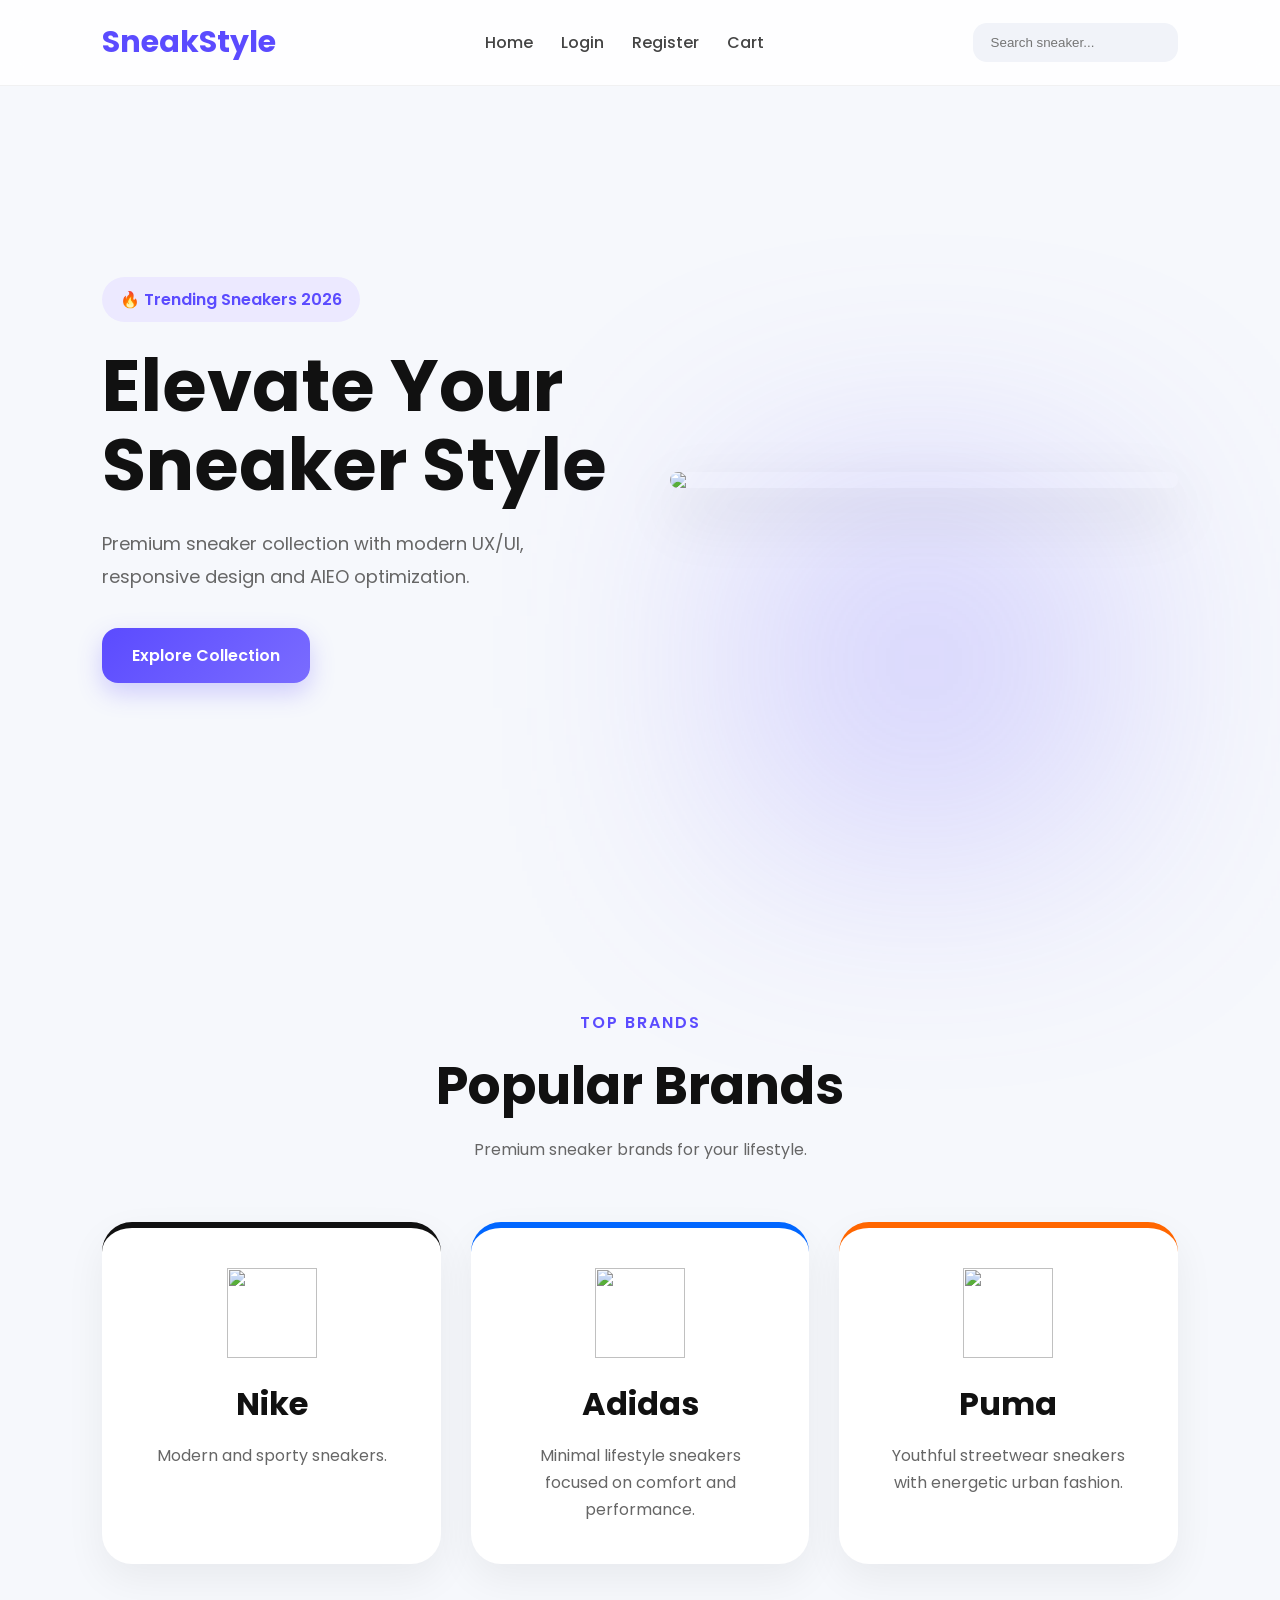
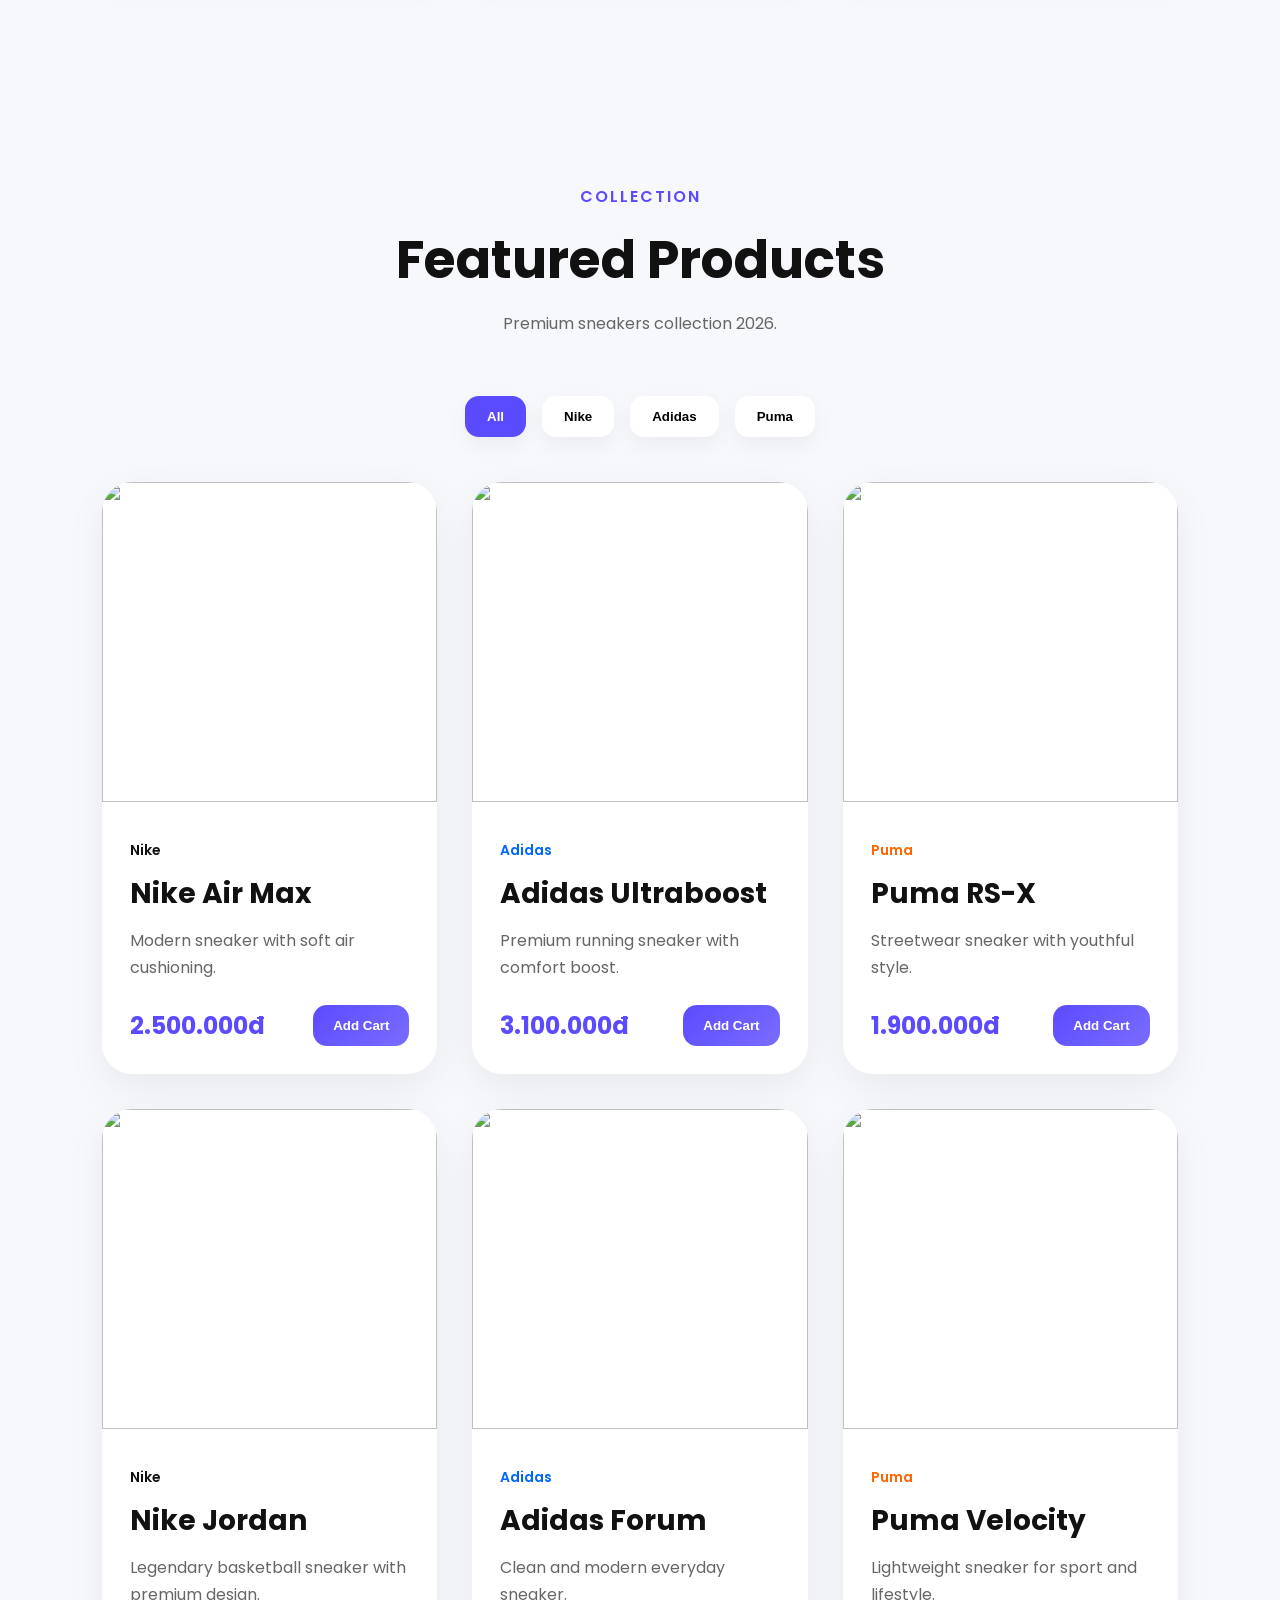
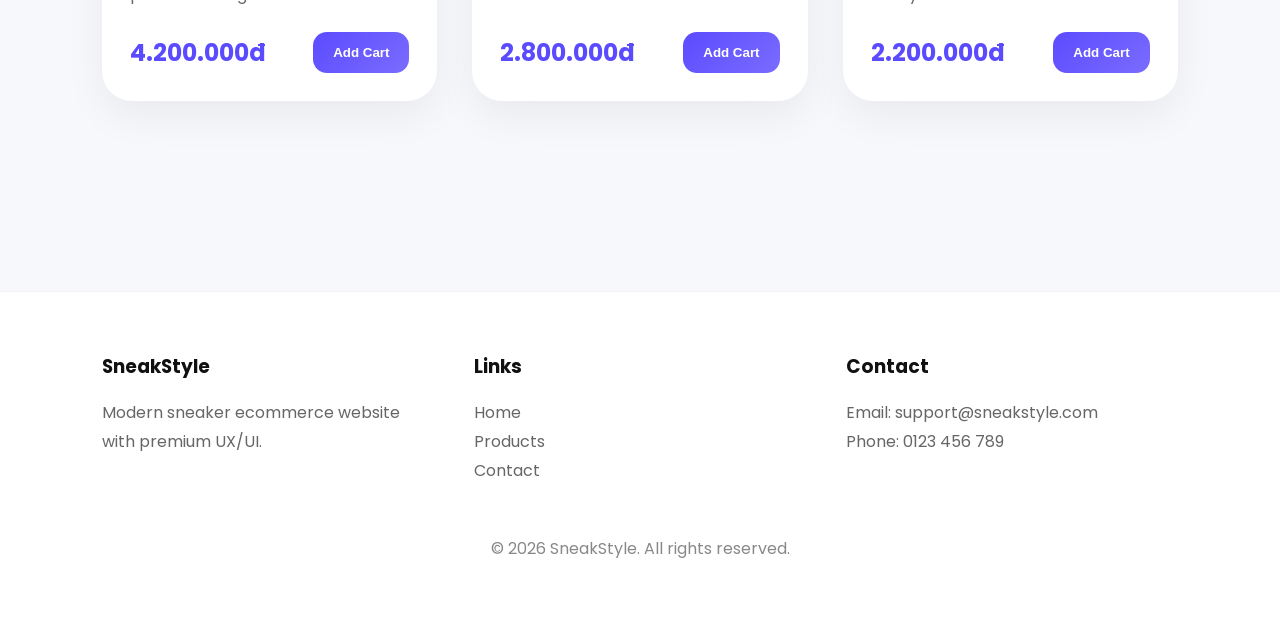
==== index.html @ 26b24b13 "first commit" ====
<!DOCTYPE html>
<html lang="vi">

<head>
  <meta charset="UTF-8">
  <meta name="viewport" content="width=device-width, initial-scale=1.0">

  <title>SneakStyle</title>

  <link rel="preconnect" href="https://fonts.googleapis.com">
  <link rel="preconnect" href="https://fonts.gstatic.com" crossorigin>

  <link
    href="https://fonts.googleapis.com/css2?family=Poppins:wght@300;400;500;600;700&display=swap"
    rel="stylesheet">

  <link rel="stylesheet" href="style.css">
</head>

<body>

  <!-- HEADER -->

  <header class="header">

    <div class="logo">SneakStyle</div>

    <nav class="navbar">

      <a href="index.html">Home</a>
      <a href="login.html">Login</a>
      <a href="register.html">Register</a>
      <a href="cart.html">Cart</a>

    </nav>

    <input type="text" class="search-box" placeholder="Search sneaker...">

  </header>

  <!-- HERO -->

  <section class="hero">

    <div class="hero-content">

      <span class="badge">
        🔥 Trending Sneakers 2026
      </span>

      <h1>
        Elevate Your <br>
        Sneaker Style
      </h1>

      <p>
        Premium sneaker collection with modern UX/UI,
        responsive design and AIEO optimization.
      </p>

      <a href="#products" class="primary-btn">
        Explore Collection
      </a>

    </div>

    <div class="hero-image">

      <div class="glow"></div>

      <img
        src="https://images.unsplash.com/photo-1542291026-7eec264c27ff?q=80&w=1200&auto=format&fit=crop">

    </div>

  </section>

  <!-- BRANDS -->

  <section class="brands-section">

    <div class="section-header">

      <span class="section-tag">TOP BRANDS</span>

      <h2>Popular Brands</h2>

      <p>
        Premium sneaker brands for your lifestyle.
      </p>

    </div>

    <div class="brands-grid">

      <!-- NIKE -->

      <div class="brand-card nike">

        <img
          src="https://cdn-icons-png.flaticon.com/512/732/732084.png">

        <h3>Nike</h3>

        <p>
          Modern and sporty sneakers.
        </p>

      </div>

      <!-- ADIDAS -->

  <div class="brand-card adidas">

    <div class="brand-top adidas-bg">

      <img
        src="https://upload.wikimedia.org/wikipedia/commons/2/20/Adidas_Logo.svg">

    </div>

    <div class="brand-content">

      <h3>Adidas</h3>

      <p>
        Minimal lifestyle sneakers focused on comfort and performance.
      </p>

    </div>

  </div>

  <!-- PUMA -->

  <div class="brand-card puma">

    <div class="brand-top puma-bg">

      <img
         src="https://cdn.freebiesupply.com/logos/large/2x/puma-logo-png-transparent.png">

    </div>

    <div class="brand-content">

      <h3>Puma</h3>

      <p>
        Youthful streetwear sneakers with energetic urban fashion.
      </p>

    </div>

  </div>

    </div>
  </section>

  <!-- PRODUCTS -->

  <section class="products-section" id="products">

    <div class="section-header">

      <span class="section-tag">COLLECTION</span>

      <h2>Featured Products</h2>

      <p>
        Premium sneakers collection 2026.
      </p>

    </div>

    <!-- FILTER -->

    <div class="filter-bar">

      <button class="filter-btn active">
        All
      </button>

      <button class="filter-btn">
        Nike
      </button>

      <button class="filter-btn">
        Adidas
      </button>

      <button class="filter-btn">
        Puma
      </button>

    </div>

    <!-- PRODUCT GRID -->

    <div class="products-grid">

      <!-- PRODUCT 1 -->

      <div class="product-card">

        <div class="product-image">

          <img
            src="https://images.unsplash.com/photo-1549298916-b41d501d3772?q=80&w=1200&auto=format&fit=crop">

        </div>

        <div class="product-info">

          <span class="product-brand nike-text">
            Nike
          </span>

          <h3>Nike Air Max</h3>

          <p class="product-desc">
            Modern sneaker with soft air cushioning.
          </p>

          <div class="product-bottom">

            <span class="price">
              2.500.000đ
            </span>

            <button>
              Add Cart
            </button>

          </div>

        </div>

      </div>

      <!-- PRODUCT 2 -->

      <div class="product-card">

        <div class="product-image">

          <img
            src="https://images.unsplash.com/photo-1600185365483-26d7a4cc7519?q=80&w=1200&auto=format&fit=crop">

        </div>

        <div class="product-info">

          <span class="product-brand adidas-text">
            Adidas
          </span>

          <h3>Adidas Ultraboost</h3>

          <p class="product-desc">
            Premium running sneaker with comfort boost.
          </p>

          <div class="product-bottom">

            <span class="price">
              3.100.000đ
            </span>

            <button>
              Add Cart
            </button>

          </div>

        </div>

      </div>

      <!-- PRODUCT 3 -->

      <div class="product-card">

        <div class="product-image">

          <img
            src="https://images.unsplash.com/photo-1608231387042-66d1773070a5?q=80&w=1200&auto=format&fit=crop">

        </div>

        <div class="product-info">

          <span class="product-brand puma-text">
            Puma
          </span>

          <h3>Puma RS-X</h3>

          <p class="product-desc">
            Streetwear sneaker with youthful style.
          </p>

          <div class="product-bottom">

            <span class="price">
              1.900.000đ
            </span>

            <button>
              Add Cart
            </button>

          </div>

        </div>

      </div>

      <!-- PRODUCT 4 -->

      <div class="product-card">

        <div class="product-image">

          <img
            src="https://images.unsplash.com/photo-1525966222134-fcfa99b8ae77?q=80&w=1200&auto=format&fit=crop">

        </div>

        <div class="product-info">

          <span class="product-brand nike-text">
            Nike
          </span>

          <h3>Nike Jordan</h3>

          <p class="product-desc">
            Legendary basketball sneaker with premium design.
          </p>

          <div class="product-bottom">

            <span class="price">
              4.200.000đ
            </span>

            <button>
              Add Cart
            </button>

          </div>

        </div>

      </div>

      <!-- PRODUCT 5 -->

      <div class="product-card">

        <div class="product-image">

          <img
            src="https://images.unsplash.com/photo-1605348532760-6753d2c43329?q=80&w=1200&auto=format&fit=crop">

        </div>

        <div class="product-info">

          <span class="product-brand adidas-text">
            Adidas
          </span>

          <h3>Adidas Forum</h3>

          <p class="product-desc">
            Clean and modern everyday sneaker.
          </p>

          <div class="product-bottom">

            <span class="price">
              2.800.000đ
            </span>

            <button>
              Add Cart
            </button>

          </div>

        </div>

      </div>

      <!-- PRODUCT 6 -->

      <div class="product-card">

        <div class="product-image">

          <img
            src="https://images.unsplash.com/photo-1460353581641-37baddab0fa2?q=80&w=1200&auto=format&fit=crop">

        </div>

        <div class="product-info">

          <span class="product-brand puma-text">
            Puma
          </span>

          <h3>Puma Velocity</h3>

          <p class="product-desc">
            Lightweight sneaker for sport and lifestyle.
          </p>

          <div class="product-bottom">

            <span class="price">
              2.200.000đ
            </span>

            <button>
              Add Cart
            </button>

          </div>

        </div>

      </div>

    </div>

  </section>

  <!-- FOOTER -->

  <footer>

    <div class="footer-container">

      <div class="footer-box">

        <h3>SneakStyle</h3>

        <p>
          Modern sneaker ecommerce website
          with premium UX/UI.
        </p>

      </div>

      <div class="footer-box">

        <h3>Links</h3>

        <a href="#">Home</a><br>
        <a href="#">Products</a><br>
        <a href="#">Contact</a>

      </div>

      <div class="footer-box">

        <h3>Contact</h3>

        <p>Email: support@sneakstyle.com</p>
        <p>Phone: 0123 456 789</p>

      </div>

    </div>

    <div class="footer-bottom">
      © 2026 SneakStyle. All rights reserved.
    </div>

  </footer>

</body>

</html>
---- style.css ----
*{
  margin:0;
  padding:0;
  box-sizing:border-box;
}

html{
  scroll-behavior:smooth;
}

body{
  font-family:'Poppins',sans-serif;
  background:#f6f8fc;
  color:#111;
  overflow-x:hidden;
}

/* HEADER */

.header{
  position:fixed;
  top:0;
  width:100%;
  padding:20px 8%;
  display:flex;
  justify-content:space-between;
  align-items:center;
  background:rgba(255,255,255,0.85);
  backdrop-filter:blur(14px);
  border-bottom:1px solid rgba(0,0,0,0.05);
  z-index:1000;
}

.logo{
  font-size:30px;
  font-weight:700;
  color:#5b4bff;
}

.navbar{
  display:flex;
  gap:28px;
}

.navbar a{
  text-decoration:none;
  color:#444;
  font-weight:500;
  transition:0.3s;
}

.navbar a:hover{
  color:#5b4bff;
}

.search-box{
  padding:12px 18px;
  border:none;
  outline:none;
  border-radius:14px;
  background:#f1f3f9;
}

/* HERO */

.hero{
  min-height:100vh;
  display:flex;
  justify-content:space-between;
  align-items:center;
  padding:140px 8% 80px;
  gap:60px;
  flex-wrap:wrap;
}

.hero-content{
  flex:1;
  min-width:320px;
}

.badge{
  display:inline-block;
  padding:10px 18px;
  background:#ece9ff;
  color:#5b4bff;
  border-radius:999px;
  margin-bottom:24px;
  font-weight:600;
}

.hero-content h1{
  font-size:72px;
  line-height:1.1;
  margin-bottom:24px;
}

.hero-content p{
  font-size:18px;
  color:#666;
  line-height:1.8;
  max-width:580px;
  margin-bottom:35px;
}

.primary-btn{
  display:inline-block;
  padding:15px 30px;
  border-radius:16px;
  background:linear-gradient(135deg,#5b4bff,#7a6cff);
  color:white;
  text-decoration:none;
  font-weight:600;
  box-shadow:0 10px 25px rgba(91,75,255,0.25);
  transition:0.3s;
}

.primary-btn:hover{
  transform:translateY(-5px);
}

.hero-image{
  position:relative;
  flex:1;
  display:flex;
  justify-content:center;
}

.hero-image img{
  width:100%;
  max-width:560px;
  border-radius:36px;
  position:relative;
  z-index:2;
  box-shadow:0 25px 60px rgba(0,0,0,0.15);
}

.glow{
  position:absolute;
  width:380px;
  height:380px;
  background:#7a6cff;
  filter:blur(120px);
  opacity:0.25;
}

/* SECTION */

.brands-section,
.products-section,
.auth-section,
.cart-section{
  padding:110px 8%;
}

.section-header{
  text-align:center;
  margin-bottom:60px;
}

.section-tag{
  color:#5b4bff;
  font-weight:600;
  letter-spacing:2px;
}

.section-header h2{
  font-size:52px;
  margin:12px 0;
}

.section-header p{
  color:#666;
}

/* BRANDS */

.brands-grid{
  display:grid;
  grid-template-columns:repeat(auto-fit,minmax(280px,1fr));
  gap:30px;
}

.brand-card{
  background:white;
  padding:40px;
  border-radius:30px;
  text-align:center;
  transition:0.35s;
  box-shadow:0 15px 40px rgba(0,0,0,0.06);
}

.brand-card:hover{
  transform:translateY(-12px);
}

.brand-card img{
  width:90px;
  height:90px;
  object-fit:contain;
  margin-bottom:22px;
}

.brand-card h3{
  font-size:32px;
  margin-bottom:14px;
}

.brand-card p{
  color:#666;
  line-height:1.7;
}

.nike{
  border-top:6px solid #111;
}

.adidas{
  border-top:6px solid #0066ff;
}

.puma{
  border-top:6px solid #ff6600;
}

/* FILTER */

.filter-bar{
  display:flex;
  justify-content:center;
  gap:16px;
  margin-bottom:45px;
  flex-wrap:wrap;
}

.filter-btn{
  padding:13px 22px;
  border:none;
  border-radius:14px;
  background:white;
  font-weight:600;
  cursor:pointer;
  box-shadow:0 8px 20px rgba(0,0,0,0.05);
}

.filter-btn.active{
  background:#5b4bff;
  color:white;
}

/* PRODUCTS */

.products-grid{
  display:grid;
  grid-template-columns:repeat(auto-fit,minmax(320px,1fr));
  gap:35px;
}

.product-card{
  background:white;
  border-radius:30px;
  overflow:hidden;
  transition:0.35s;
  box-shadow:0 15px 40px rgba(0,0,0,0.06);
}

.product-card:hover{
  transform:translateY(-12px);
}

.product-image{
  overflow:hidden;
}

.product-image img{
  width:100%;
  height:320px;
  object-fit:cover;
  transition:0.4s;
}

.product-card:hover img{
  transform:scale(1.08);
}

.product-info{
  padding:28px;
}

.product-brand{
  display:inline-block;
  margin-bottom:12px;
  font-size:14px;
  font-weight:600;
}

.nike-text{
  color:#111;
}

.adidas-text{
  color:#0066ff;
}

.puma-text{
  color:#ff6600;
}

.product-info h3{
  font-size:28px;
  margin-bottom:12px;
}

.product-desc{
  color:#666;
  line-height:1.7;
  margin-bottom:24px;
}

.product-bottom{
  display:flex;
  justify-content:space-between;
  align-items:center;
}

.price{
  color:#5b4bff;
  font-size:24px;
  font-weight:700;
}

.product-bottom button,
.auth-card button,
.checkout-btn{
  border:none;
  padding:13px 20px;
  border-radius:14px;
  background:linear-gradient(135deg,#5b4bff,#7a6cff);
  color:white;
  font-weight:600;
  cursor:pointer;
  transition:0.3s;
}

.product-bottom button:hover,
.auth-card button:hover,
.checkout-btn:hover{
  transform:translateY(-4px);
}

/* AUTH */

.auth-wrapper{
  min-height:100vh;
  display:flex;
  justify-content:center;
  align-items:center;
  padding-top:120px;
}

.auth-card{
  width:100%;
  max-width:480px;
  background:white;
  padding:45px;
  border-radius:30px;
  box-shadow:0 20px 50px rgba(0,0,0,0.08);
}

.auth-card h2{
  font-size:36px;
  margin-bottom:10px;
}

.auth-card p{
  color:#666;
  margin-bottom:30px;
}

.auth-card input{
  width:100%;
  padding:16px;
  border:none;
  background:#f3f5fb;
  border-radius:16px;
  margin-bottom:18px;
  outline:none;
}

.auth-link{
  margin-top:20px;
  text-align:center;
}

.auth-link a{
  color:#5b4bff;
  text-decoration:none;
}

/* CART */

.cart-box{
  max-width:760px;
  margin:auto;
  background:white;
  padding:45px;
  border-radius:30px;
  box-shadow:0 15px 40px rgba(0,0,0,0.06);
}

.cart-item,
.cart-total{
  display:flex;
  justify-content:space-between;
  padding:22px 0;
  border-bottom:1px solid #eee;
}

.cart-total{
  font-size:22px;
  font-weight:700;
}

.checkout-btn{
  width:100%;
  margin-top:28px;
  padding:16px;
}

/* FOOTER */

footer{
  background:white;
  padding:60px 8%;
  margin-top:80px;
  border-top:1px solid rgba(0,0,0,0.05);
}

.footer-container{
  display:grid;
  grid-template-columns:repeat(auto-fit,minmax(220px,1fr));
  gap:40px;
}

.footer-box h3{
  margin-bottom:18px;
}

.footer-box p,
.footer-box a{
  color:#666;
  line-height:1.8;
  text-decoration:none;
}

.footer-bottom{
  text-align:center;
  margin-top:50px;
  color:#888;
}

/* MOBILE */

@media(max-width:900px){

  .header{
    flex-direction:column;
    gap:20px;
  }

  .navbar{
    flex-wrap:wrap;
    justify-content:center;
  }

  .hero{
    text-align:center;
  }

  .hero-content h1{
    font-size:50px;
  }

  .hero-image img{
    max-width:100%;
  }

  .product-bottom{
    flex-direction:column;
    gap:18px;
    align-items:flex-start;
  }
}
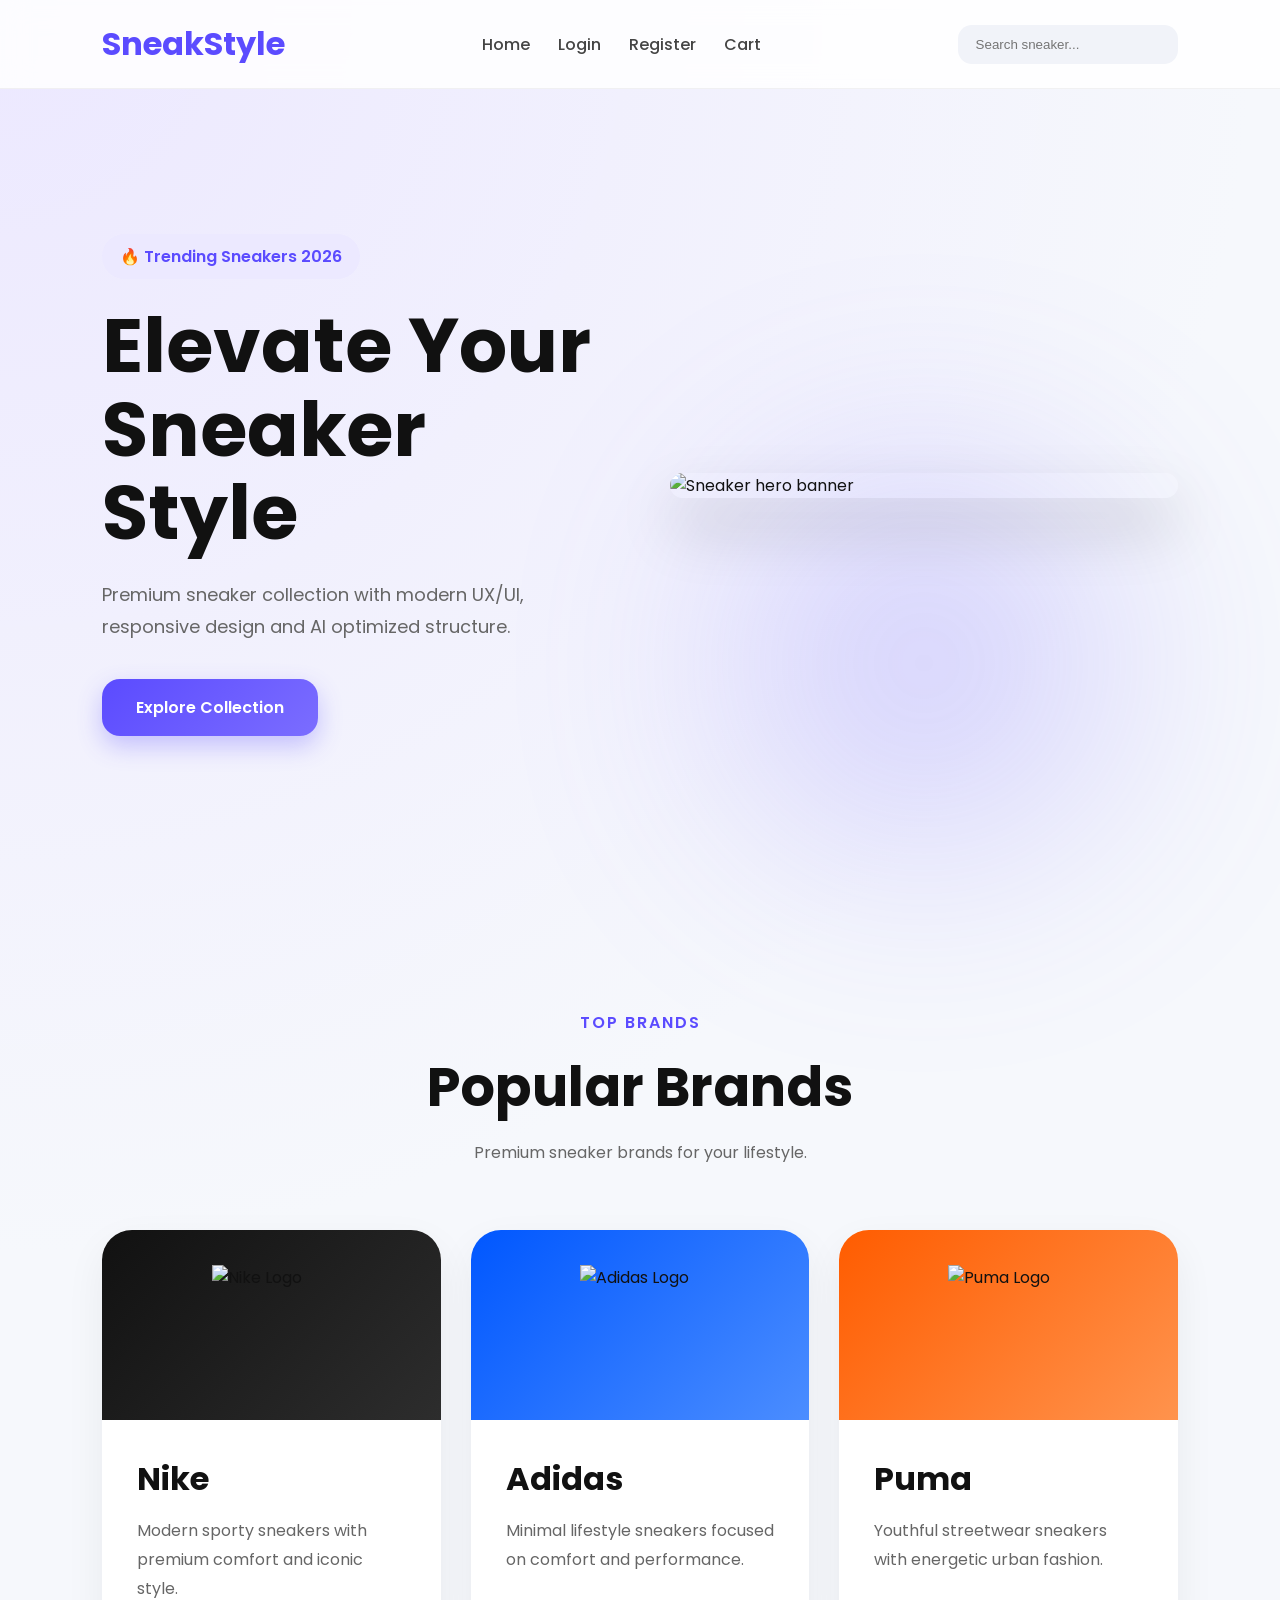
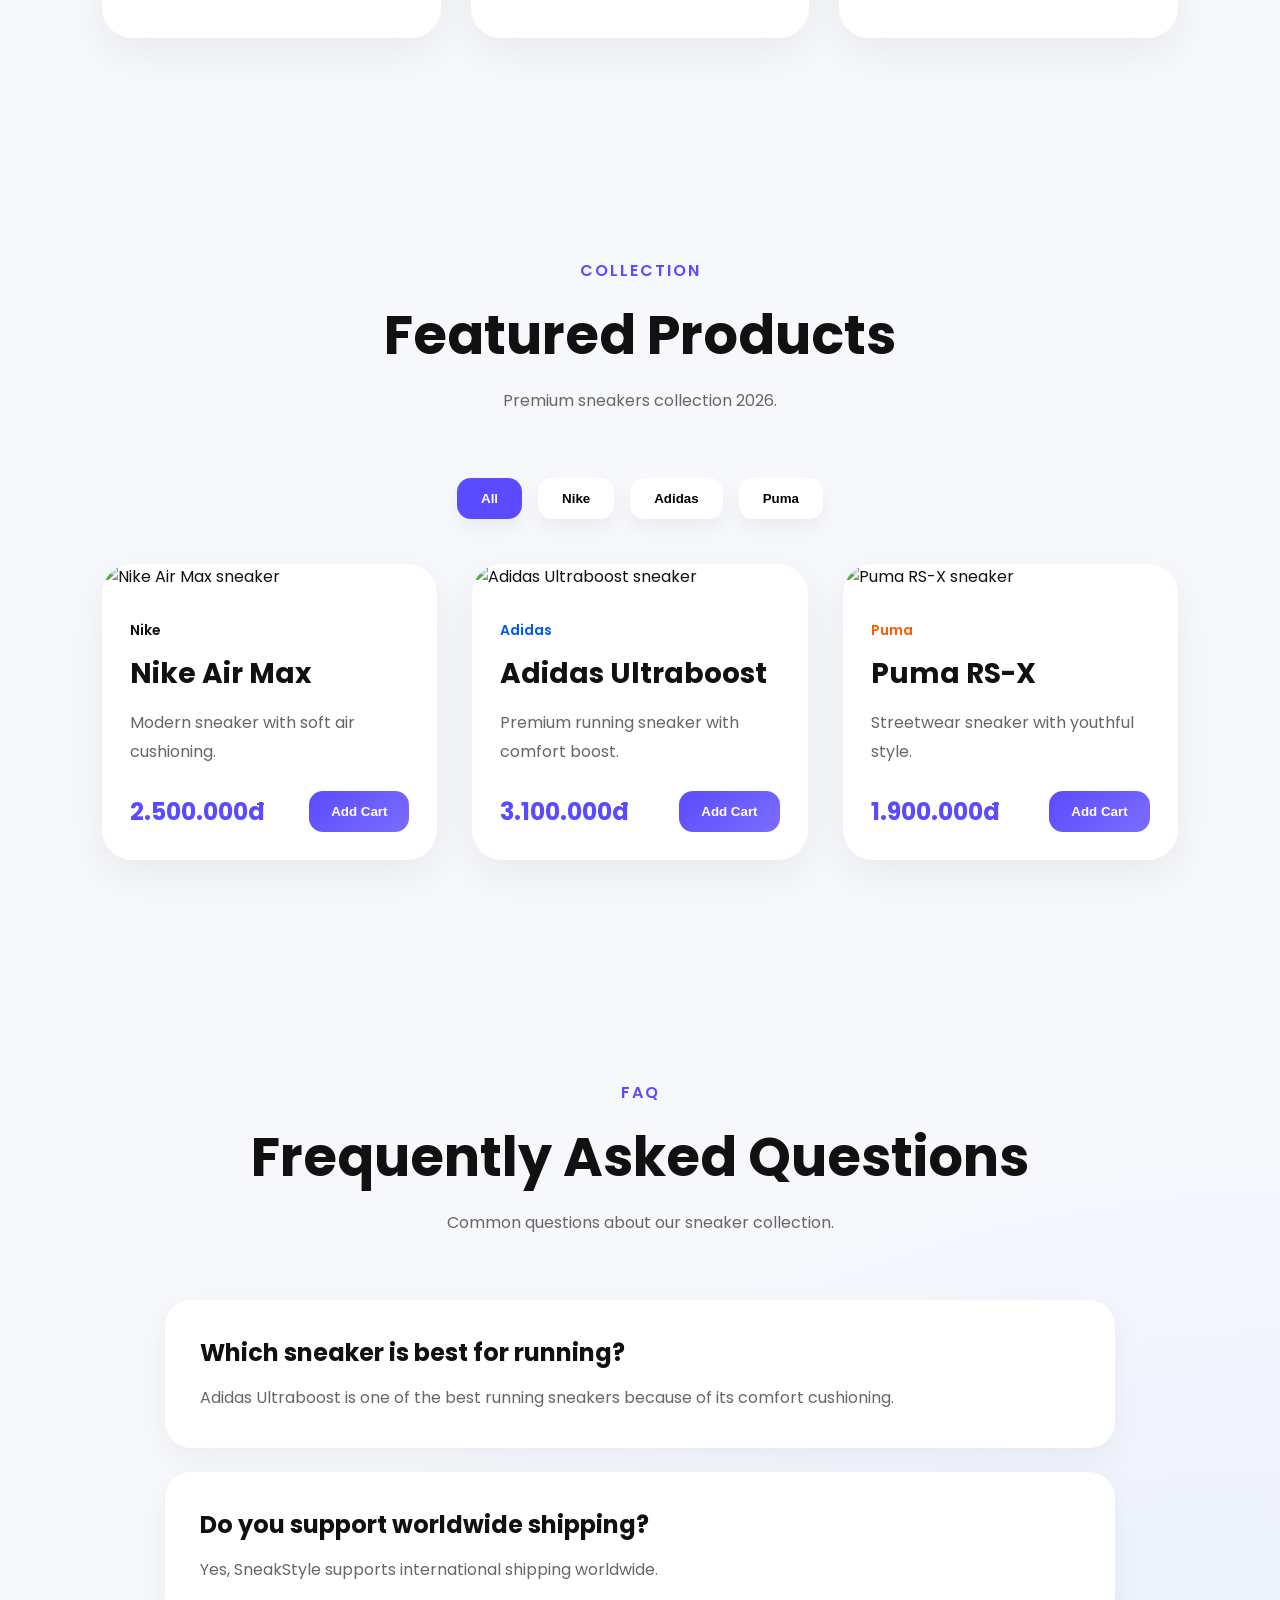
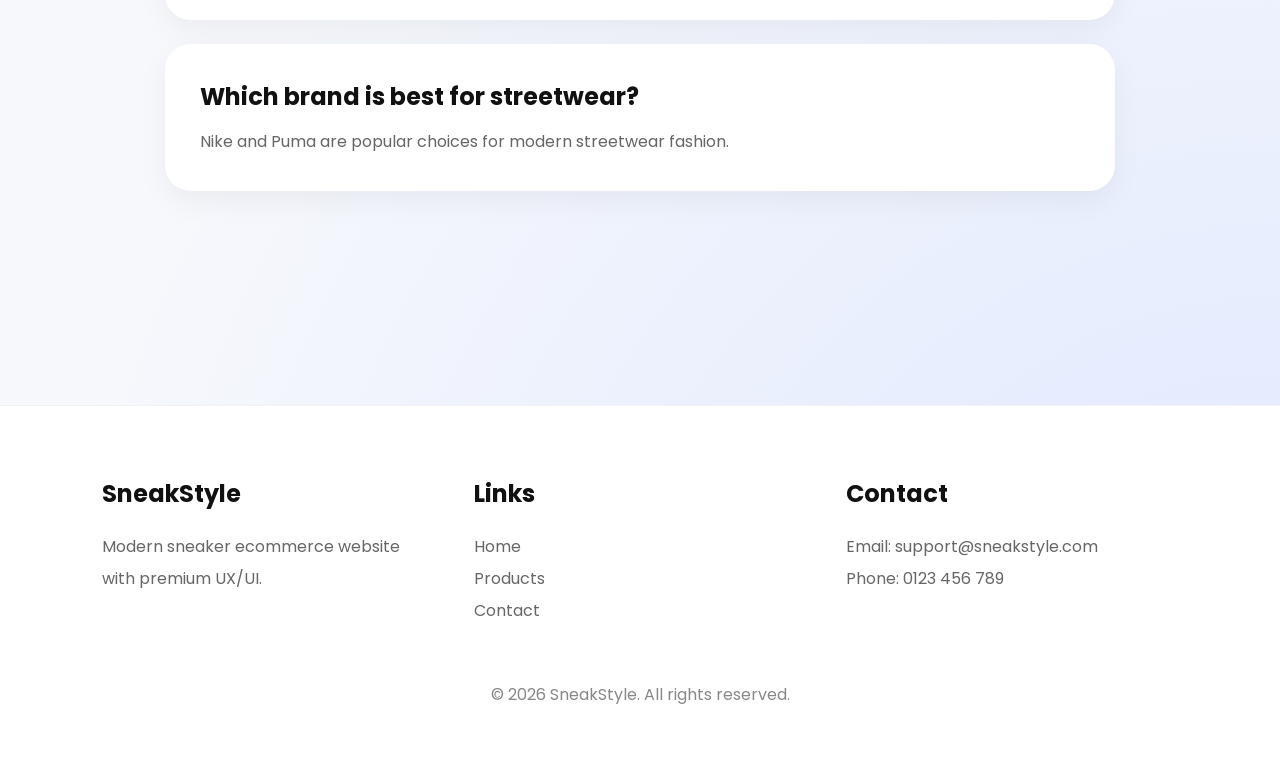
==== commit 5cf6b3f0: "a" ====
--- a/index.html
+++ b/index.html
@@ -2,19 +2,71 @@
 <html lang="vi">
 
 <head>
+
   <meta charset="UTF-8">
   <meta name="viewport" content="width=device-width, initial-scale=1.0">
 
   <title>SneakStyle</title>
 
-  <link rel="preconnect" href="https://fonts.googleapis.com">
-  <link rel="preconnect" href="https://fonts.gstatic.com" crossorigin>
+  <!-- SEO -->
+
+  <meta name="description"
+    content="Premium sneaker ecommerce website with Nike, Adidas and Puma collection.">
+
+  <meta name="keywords"
+    content="sneaker, nike, adidas, puma, shoes, ecommerce">
+
+  <meta name="author"
+    content="SneakStyle">
+
+  <!-- OPEN GRAPH -->
+
+  <meta property="og:title"
+    content="SneakStyle">
+
+  <meta property="og:description"
+    content="Premium sneaker collection with modern UX/UI and AI optimized structure.">
+
+  <meta property="og:type"
+    content="website">
+
+  <meta property="og:image"
+    content="https://images.unsplash.com/photo-1542291026-7eec264c27ff?q=80&w=1200&auto=format&fit=crop">
+
+  <!-- STRUCTURED DATA -->
+
+  <script type="application/ld+json">
+{
+ "@context":"https://schema.org",
+ "@type":"Store",
+ "name":"SneakStyle",
+ "description":"Premium sneaker ecommerce website",
+ "brand":[
+   "Nike",
+   "Adidas",
+   "Puma"
+ ]
+}
+</script>
+
+  <!-- FONT -->
+
+  <link rel="preconnect"
+    href="https://fonts.googleapis.com">
+
+  <link rel="preconnect"
+    href="https://fonts.gstatic.com"
+    crossorigin>
 
   <link
     href="https://fonts.googleapis.com/css2?family=Poppins:wght@300;400;500;600;700&display=swap"
     rel="stylesheet">
 
-  <link rel="stylesheet" href="style.css">
+  <!-- CSS -->
+
+  <link rel="stylesheet"
+    href="style.css">
+
 </head>
 
 <body>
@@ -23,18 +75,34 @@
 
   <header class="header">
 
-    <div class="logo">SneakStyle</div>
+    <div class="logo">
+      SneakStyle
+    </div>
 
     <nav class="navbar">
 
-      <a href="index.html">Home</a>
-      <a href="login.html">Login</a>
-      <a href="register.html">Register</a>
-      <a href="cart.html">Cart</a>
+      <a href="index.html">
+        Home
+      </a>
+
+      <a href="login.html">
+        Login
+      </a>
+
+      <a href="register.html">
+        Register
+      </a>
+
+      <a href="cart.html">
+        Cart
+      </a>
 
     </nav>
 
-    <input type="text" class="search-box" placeholder="Search sneaker...">
+    <input
+      type="text"
+      class="search-box"
+      placeholder="Search sneaker...">
 
   </header>
 
@@ -55,11 +123,14 @@
 
       <p>
         Premium sneaker collection with modern UX/UI,
-        responsive design and AIEO optimization.
+        responsive design and AI optimized structure.
       </p>
 
-      <a href="#products" class="primary-btn">
+      <a href="#products"
+        class="primary-btn">
+
         Explore Collection
+
       </a>
 
     </div>
@@ -69,7 +140,9 @@
       <div class="glow"></div>
 
       <img
-        src="https://images.unsplash.com/photo-1542291026-7eec264c27ff?q=80&w=1200&auto=format&fit=crop">
+        src="https://images.unsplash.com/photo-1542291026-7eec264c27ff?q=80&w=1200&auto=format&fit=crop"
+        alt="Sneaker hero banner"
+        loading="lazy">
 
     </div>
 
@@ -81,9 +154,13 @@
 
     <div class="section-header">
 
-      <span class="section-tag">TOP BRANDS</span>
-
-      <h2>Popular Brands</h2>
+      <span class="section-tag">
+        TOP BRANDS
+      </span>
+
+      <h2>
+        Popular Brands
+      </h2>
 
       <p>
         Premium sneaker brands for your lifestyle.
@@ -97,75 +174,95 @@
 
       <div class="brand-card nike">
 
-        <img
-          src="https://cdn-icons-png.flaticon.com/512/732/732084.png">
-
-        <h3>Nike</h3>
-
-        <p>
-          Modern and sporty sneakers.
-        </p>
+        <div class="brand-top nike-bg">
+
+          <img
+            src="https://upload.wikimedia.org/wikipedia/commons/a/a6/Logo_NIKE.svg"
+            alt="Nike Logo"
+            loading="lazy">
+
+        </div>
+
+        <div class="brand-content">
+
+          <h3>Nike</h3>
+
+          <p>
+            Modern sporty sneakers with premium comfort and iconic style.
+          </p>
+
+        </div>
 
       </div>
 
       <!-- ADIDAS -->
 
-  <div class="brand-card adidas">
-
-    <div class="brand-top adidas-bg">
-
-      <img
-        src="https://upload.wikimedia.org/wikipedia/commons/2/20/Adidas_Logo.svg">
-
-    </div>
-
-    <div class="brand-content">
-
-      <h3>Adidas</h3>
-
-      <p>
-        Minimal lifestyle sneakers focused on comfort and performance.
-      </p>
-
-    </div>
-
-  </div>
-
-  <!-- PUMA -->
-
-  <div class="brand-card puma">
-
-    <div class="brand-top puma-bg">
-
-      <img
-         src="https://cdn.freebiesupply.com/logos/large/2x/puma-logo-png-transparent.png">
-
-    </div>
-
-    <div class="brand-content">
-
-      <h3>Puma</h3>
-
-      <p>
-        Youthful streetwear sneakers with energetic urban fashion.
-      </p>
-
-    </div>
-
-  </div>
-
-    </div>
+      <div class="brand-card adidas">
+
+        <div class="brand-top adidas-bg">
+
+          <img
+            src="https://upload.wikimedia.org/wikipedia/commons/2/20/Adidas_Logo.svg"
+            alt="Adidas Logo"
+            loading="lazy">
+
+        </div>
+
+        <div class="brand-content">
+
+          <h3>Adidas</h3>
+
+          <p>
+            Minimal lifestyle sneakers focused on comfort and performance.
+          </p>
+
+        </div>
+
+      </div>
+
+      <!-- PUMA -->
+
+      <div class="brand-card puma">
+
+        <div class="brand-top puma-bg">
+
+          <img
+            src="https://cdn.freebiesupply.com/logos/large/2x/puma-logo-png-transparent.png"
+            alt="Puma Logo"
+            loading="lazy">
+
+        </div>
+
+        <div class="brand-content">
+
+          <h3>Puma</h3>
+
+          <p>
+            Youthful streetwear sneakers with energetic urban fashion.
+          </p>
+
+        </div>
+
+      </div>
+
+    </div>
+
   </section>
 
   <!-- PRODUCTS -->
 
-  <section class="products-section" id="products">
+  <section class="products-section"
+    id="products">
 
     <div class="section-header">
 
-      <span class="section-tag">COLLECTION</span>
-
-      <h2>Featured Products</h2>
+      <span class="section-tag">
+        COLLECTION
+      </span>
+
+      <h2>
+        Featured Products
+      </h2>
 
       <p>
         Premium sneakers collection 2026.
@@ -195,18 +292,20 @@
 
     </div>
 
-    <!-- PRODUCT GRID -->
+    <!-- PRODUCTS GRID -->
 
     <div class="products-grid">
 
-      <!-- PRODUCT 1 -->
+      <!-- PRODUCT -->
 
       <div class="product-card">
 
         <div class="product-image">
 
           <img
-            src="https://images.unsplash.com/photo-1549298916-b41d501d3772?q=80&w=1200&auto=format&fit=crop">
+            src="https://images.unsplash.com/photo-1549298916-b41d501d3772?q=80&w=1200&auto=format&fit=crop"
+            alt="Nike Air Max sneaker"
+            loading="lazy">
 
         </div>
 
@@ -216,7 +315,9 @@
             Nike
           </span>
 
-          <h3>Nike Air Max</h3>
+          <h3>
+            Nike Air Max
+          </h3>
 
           <p class="product-desc">
             Modern sneaker with soft air cushioning.
@@ -238,14 +339,16 @@
 
       </div>
 
-      <!-- PRODUCT 2 -->
+      <!-- PRODUCT -->
 
       <div class="product-card">
 
         <div class="product-image">
 
           <img
-            src="https://images.unsplash.com/photo-1600185365483-26d7a4cc7519?q=80&w=1200&auto=format&fit=crop">
+            src="https://images.unsplash.com/photo-1600185365483-26d7a4cc7519?q=80&w=1200&auto=format&fit=crop"
+            alt="Adidas Ultraboost sneaker"
+            loading="lazy">
 
         </div>
 
@@ -255,7 +358,9 @@
             Adidas
           </span>
 
-          <h3>Adidas Ultraboost</h3>
+          <h3>
+            Adidas Ultraboost
+          </h3>
 
           <p class="product-desc">
             Premium running sneaker with comfort boost.
@@ -277,14 +382,16 @@
 
       </div>
 
-      <!-- PRODUCT 3 -->
+      <!-- PRODUCT -->
 
       <div class="product-card">
 
         <div class="product-image">
 
           <img
-            src="https://images.unsplash.com/photo-1608231387042-66d1773070a5?q=80&w=1200&auto=format&fit=crop">
+            src="https://images.unsplash.com/photo-1608231387042-66d1773070a5?q=80&w=1200&auto=format&fit=crop"
+            alt="Puma RS-X sneaker"
+            loading="lazy">
 
         </div>
 
@@ -294,7 +401,9 @@
             Puma
           </span>
 
-          <h3>Puma RS-X</h3>
+          <h3>
+            Puma RS-X
+          </h3>
 
           <p class="product-desc">
             Streetwear sneaker with youthful style.
@@ -316,127 +425,72 @@
 
       </div>
 
-      <!-- PRODUCT 4 -->
-
-      <div class="product-card">
-
-        <div class="product-image">
-
-          <img
-            src="https://images.unsplash.com/photo-1525966222134-fcfa99b8ae77?q=80&w=1200&auto=format&fit=crop">
-
-        </div>
-
-        <div class="product-info">
-
-          <span class="product-brand nike-text">
-            Nike
-          </span>
-
-          <h3>Nike Jordan</h3>
-
-          <p class="product-desc">
-            Legendary basketball sneaker with premium design.
-          </p>
-
-          <div class="product-bottom">
-
-            <span class="price">
-              4.200.000đ
-            </span>
-
-            <button>
-              Add Cart
-            </button>
-
-          </div>
-
-        </div>
-
-      </div>
-
-      <!-- PRODUCT 5 -->
-
-      <div class="product-card">
-
-        <div class="product-image">
-
-          <img
-            src="https://images.unsplash.com/photo-1605348532760-6753d2c43329?q=80&w=1200&auto=format&fit=crop">
-
-        </div>
-
-        <div class="product-info">
-
-          <span class="product-brand adidas-text">
-            Adidas
-          </span>
-
-          <h3>Adidas Forum</h3>
-
-          <p class="product-desc">
-            Clean and modern everyday sneaker.
-          </p>
-
-          <div class="product-bottom">
-
-            <span class="price">
-              2.800.000đ
-            </span>
-
-            <button>
-              Add Cart
-            </button>
-
-          </div>
-
-        </div>
-
-      </div>
-
-      <!-- PRODUCT 6 -->
-
-      <div class="product-card">
-
-        <div class="product-image">
-
-          <img
-            src="https://images.unsplash.com/photo-1460353581641-37baddab0fa2?q=80&w=1200&auto=format&fit=crop">
-
-        </div>
-
-        <div class="product-info">
-
-          <span class="product-brand puma-text">
-            Puma
-          </span>
-
-          <h3>Puma Velocity</h3>
-
-          <p class="product-desc">
-            Lightweight sneaker for sport and lifestyle.
-          </p>
-
-          <div class="product-bottom">
-
-            <span class="price">
-              2.200.000đ
-            </span>
-
-            <button>
-              Add Cart
-            </button>
-
-          </div>
-
-        </div>
-
-      </div>
-
     </div>
 
   </section>
 
+  <!-- FAQ -->
+
+  <section class="faq-section">
+
+    <div class="section-header">
+
+      <span class="section-tag">
+        FAQ
+      </span>
+
+      <h2>
+        Frequently Asked Questions
+      </h2>
+
+      <p>
+        Common questions about our sneaker collection.
+      </p>
+
+    </div>
+
+    <div class="faq-container">
+
+      <div class="faq-item">
+
+        <h3>
+          Which sneaker is best for running?
+        </h3>
+
+        <p>
+          Adidas Ultraboost is one of the best running sneakers because of its comfort cushioning.
+        </p>
+
+      </div>
+
+      <div class="faq-item">
+
+        <h3>
+          Do you support worldwide shipping?
+        </h3>
+
+        <p>
+          Yes, SneakStyle supports international shipping worldwide.
+        </p>
+
+      </div>
+
+      <div class="faq-item">
+
+        <h3>
+          Which brand is best for streetwear?
+        </h3>
+
+        <p>
+          Nike and Puma are popular choices for modern streetwear fashion.
+        </p>
+
+      </div>
+
+    </div>
+
+  </section>
+
   <!-- FOOTER -->
 
   <footer>
@@ -445,7 +499,9 @@
 
       <div class="footer-box">
 
-        <h3>SneakStyle</h3>
+        <h3>
+          SneakStyle
+        </h3>
 
         <p>
           Modern sneaker ecommerce website
@@ -456,27 +512,51 @@
 
       <div class="footer-box">
 
-        <h3>Links</h3>
-
-        <a href="#">Home</a><br>
-        <a href="#">Products</a><br>
-        <a href="#">Contact</a>
+        <h3>
+          Links
+        </h3>
+
+        <a href="#">
+          Home
+        </a>
+
+        <br>
+
+        <a href="#">
+          Products
+        </a>
+
+        <br>
+
+        <a href="#">
+          Contact
+        </a>
 
       </div>
 
       <div class="footer-box">
 
-        <h3>Contact</h3>
-
-        <p>Email: support@sneakstyle.com</p>
-        <p>Phone: 0123 456 789</p>
+        <h3>
+          Contact
+        </h3>
+
+        <p>
+          Email: support@sneakstyle.com
+        </p>
+
+        <p>
+          Phone: 0123 456 789
+        </p>
 
       </div>
 
     </div>
 
     <div class="footer-bottom">
-      © 2026 SneakStyle. All rights reserved.
+
+      © 2026 SneakStyle.
+      All rights reserved.
+
     </div>
 
   </footer>
--- a/style.css
+++ b/style.css
@@ -1,492 +1,978 @@
-*{
-  margin:0;
-  padding:0;
-  box-sizing:border-box;
-}
-
-html{
-  scroll-behavior:smooth;
-}
-
-body{
-  font-family:'Poppins',sans-serif;
-  background:#f6f8fc;
-  color:#111;
-  overflow-x:hidden;
+* {
+    margin: 0;
+    padding: 0;
+    box-sizing: border-box;
+}
+
+html {
+    scroll-behavior: smooth;
+}
+
+body {
+    font-family: 'Poppins', sans-serif;
+
+    background:
+        radial-gradient(circle at top left, #ece8ff, transparent 30%),
+        radial-gradient(circle at bottom right, #dfe7ff, transparent 30%),
+        #f6f8fc;
+
+    color: #111;
+    overflow-x: hidden;
 }
 
 /* HEADER */
 
-.header{
-  position:fixed;
-  top:0;
-  width:100%;
-  padding:20px 8%;
-  display:flex;
-  justify-content:space-between;
-  align-items:center;
-  background:rgba(255,255,255,0.85);
-  backdrop-filter:blur(14px);
-  border-bottom:1px solid rgba(0,0,0,0.05);
-  z-index:1000;
-}
-
-.logo{
-  font-size:30px;
-  font-weight:700;
-  color:#5b4bff;
-}
-
-.navbar{
-  display:flex;
-  gap:28px;
-}
-
-.navbar a{
-  text-decoration:none;
-  color:#444;
-  font-weight:500;
-  transition:0.3s;
-}
-
-.navbar a:hover{
-  color:#5b4bff;
-}
-
-.search-box{
-  padding:12px 18px;
-  border:none;
-  outline:none;
-  border-radius:14px;
-  background:#f1f3f9;
+.header {
+    position: fixed;
+    top: 0;
+    left: 0;
+    width: 100%;
+    padding: 20px 8%;
+    display: flex;
+    justify-content: space-between;
+    align-items: center;
+    background: rgba(255, 255, 255, 0.85);
+    backdrop-filter: blur(14px);
+    border-bottom: 1px solid rgba(0, 0, 0, 0.05);
+    z-index: 1000;
+}
+
+.logo {
+    font-size: 32px;
+    font-weight: 700;
+    color: #5b4bff;
+}
+
+.navbar {
+    display: flex;
+    gap: 28px;
+}
+
+.navbar a {
+    text-decoration: none;
+    color: #444;
+    font-weight: 500;
+    transition: 0.3s;
+    position: relative;
+}
+
+.navbar a::after {
+    content: '';
+    position: absolute;
+    left: 0;
+    bottom: -6px;
+    width: 0%;
+    height: 2px;
+    background: #5b4bff;
+    transition: 0.3s;
+}
+
+.navbar a:hover::after {
+    width: 100%;
+}
+
+.navbar a:hover {
+    color: #5b4bff;
+}
+
+.search-box {
+    padding: 12px 18px;
+    border: none;
+    outline: none;
+    border-radius: 14px;
+    background: #f1f3f9;
+    min-width: 220px;
 }
 
 /* HERO */
 
-.hero{
-  min-height:100vh;
-  display:flex;
-  justify-content:space-between;
-  align-items:center;
-  padding:140px 8% 80px;
-  gap:60px;
-  flex-wrap:wrap;
-}
-
-.hero-content{
-  flex:1;
-  min-width:320px;
-}
-
-.badge{
-  display:inline-block;
-  padding:10px 18px;
-  background:#ece9ff;
-  color:#5b4bff;
-  border-radius:999px;
-  margin-bottom:24px;
-  font-weight:600;
-}
-
-.hero-content h1{
-  font-size:72px;
-  line-height:1.1;
-  margin-bottom:24px;
-}
-
-.hero-content p{
-  font-size:18px;
-  color:#666;
-  line-height:1.8;
-  max-width:580px;
-  margin-bottom:35px;
-}
-
-.primary-btn{
-  display:inline-block;
-  padding:15px 30px;
-  border-radius:16px;
-  background:linear-gradient(135deg,#5b4bff,#7a6cff);
-  color:white;
-  text-decoration:none;
-  font-weight:600;
-  box-shadow:0 10px 25px rgba(91,75,255,0.25);
-  transition:0.3s;
-}
-
-.primary-btn:hover{
-  transform:translateY(-5px);
-}
-
-.hero-image{
-  position:relative;
-  flex:1;
-  display:flex;
-  justify-content:center;
-}
-
-.hero-image img{
-  width:100%;
-  max-width:560px;
-  border-radius:36px;
-  position:relative;
-  z-index:2;
-  box-shadow:0 25px 60px rgba(0,0,0,0.15);
-}
-
-.glow{
-  position:absolute;
-  width:380px;
-  height:380px;
-  background:#7a6cff;
-  filter:blur(120px);
-  opacity:0.25;
+.hero {
+    min-height: 100vh;
+    display: flex;
+    justify-content: space-between;
+    align-items: center;
+    padding: 150px 8% 80px;
+    gap: 60px;
+    flex-wrap: wrap;
+}
+
+.hero-content {
+    flex: 1;
+    min-width: 320px;
+}
+
+.badge {
+    display: inline-block;
+    padding: 10px 18px;
+    border-radius: 999px;
+    background: #ece9ff;
+    color: #5b4bff;
+    font-weight: 600;
+    margin-bottom: 25px;
+}
+
+.hero-content h1 {
+    font-size: 76px;
+    line-height: 1.1;
+    margin-bottom: 24px;
+}
+
+.hero-content p {
+    color: #666;
+    line-height: 1.8;
+    font-size: 18px;
+    max-width: 600px;
+    margin-bottom: 35px;
+}
+
+.primary-btn {
+    display: inline-block;
+    padding: 16px 34px;
+    border-radius: 18px;
+    text-decoration: none;
+    color: white;
+    font-weight: 600;
+    background: linear-gradient(135deg, #5b4bff, #7b6dff);
+    box-shadow: 0 10px 25px rgba(91, 75, 255, 0.3);
+    transition: 0.35s;
+}
+
+.primary-btn:hover {
+    transform: translateY(-6px);
+}
+
+.hero-image {
+    position: relative;
+    flex: 1;
+    display: flex;
+    justify-content: center;
+}
+
+.hero-image img {
+    width: 100%;
+    max-width: 560px;
+    border-radius: 40px;
+    box-shadow: 0 30px 60px rgba(0, 0, 0, 0.18);
+    position: relative;
+    z-index: 2;
+}
+
+.glow {
+    position: absolute;
+    width: 380px;
+    height: 380px;
+    background: #6c5cff;
+    border-radius: 50%;
+    filter: blur(120px);
+    opacity: 0.25;
 }
 
 /* SECTION */
 
 .brands-section,
 .products-section,
-.auth-section,
-.cart-section{
-  padding:110px 8%;
-}
-
-.section-header{
-  text-align:center;
-  margin-bottom:60px;
-}
-
-.section-tag{
-  color:#5b4bff;
-  font-weight:600;
-  letter-spacing:2px;
-}
-
-.section-header h2{
-  font-size:52px;
-  margin:12px 0;
-}
-
-.section-header p{
-  color:#666;
+.faq-section {
+    padding: 110px 8%;
+}
+
+.section-header {
+    text-align: center;
+    margin-bottom: 65px;
+}
+
+.section-tag {
+    color: #5b4bff;
+    letter-spacing: 2px;
+    font-weight: 600;
+}
+
+.section-header h2 {
+    font-size: 54px;
+    margin: 12px 0;
+}
+
+.section-header p {
+    color: #666;
 }
 
 /* BRANDS */
 
-.brands-grid{
-  display:grid;
-  grid-template-columns:repeat(auto-fit,minmax(280px,1fr));
-  gap:30px;
-}
-
-.brand-card{
-  background:white;
-  padding:40px;
-  border-radius:30px;
-  text-align:center;
-  transition:0.35s;
-  box-shadow:0 15px 40px rgba(0,0,0,0.06);
-}
-
-.brand-card:hover{
-  transform:translateY(-12px);
-}
-
-.brand-card img{
-  width:90px;
-  height:90px;
-  object-fit:contain;
-  margin-bottom:22px;
-}
-
-.brand-card h3{
-  font-size:32px;
-  margin-bottom:14px;
-}
-
-.brand-card p{
-  color:#666;
-  line-height:1.7;
-}
-
-.nike{
-  border-top:6px solid #111;
-}
-
-.adidas{
-  border-top:6px solid #0066ff;
-}
-
-.puma{
-  border-top:6px solid #ff6600;
+.brands-grid {
+    display: grid;
+    grid-template-columns: repeat(auto-fit, minmax(280px, 1fr));
+    gap: 30px;
+}
+
+.brand-card {
+    background: white;
+    border-radius: 30px;
+    overflow: hidden;
+    transition: 0.35s;
+    box-shadow: 0 15px 40px rgba(0, 0, 0, 0.06);
+}
+
+.brand-card:hover {
+    transform: translateY(-12px);
+    box-shadow: 0 25px 60px rgba(91, 75, 255, 0.14);
+}
+
+.brand-top {
+    height: 190px;
+    display: flex;
+    justify-content: center;
+    align-items: center;
+}
+
+.brand-top img {
+    width: 120px;
+    height: 120px;
+    object-fit: contain;
+}
+
+.brand-content {
+    padding: 35px;
+}
+
+.brand-content h3 {
+    font-size: 32px;
+    margin-bottom: 14px;
+}
+
+.brand-content p {
+    color: #666;
+    line-height: 1.8;
+}
+
+.nike-bg {
+    background: linear-gradient(135deg, #111, #2d2d2d);
+}
+
+.adidas-bg {
+    background: linear-gradient(135deg, #0057ff, #4b8dff);
+}
+
+.puma-bg {
+    background: linear-gradient(135deg, #ff5c00, #ff934d);
 }
 
 /* FILTER */
 
-.filter-bar{
-  display:flex;
-  justify-content:center;
-  gap:16px;
-  margin-bottom:45px;
-  flex-wrap:wrap;
-}
-
-.filter-btn{
-  padding:13px 22px;
-  border:none;
-  border-radius:14px;
-  background:white;
-  font-weight:600;
-  cursor:pointer;
-  box-shadow:0 8px 20px rgba(0,0,0,0.05);
-}
-
-.filter-btn.active{
-  background:#5b4bff;
-  color:white;
+.filter-bar {
+    display: flex;
+    justify-content: center;
+    gap: 16px;
+    margin-bottom: 45px;
+    flex-wrap: wrap;
+}
+
+.filter-btn {
+    padding: 13px 24px;
+    border: none;
+    border-radius: 14px;
+    background: white;
+    font-weight: 600;
+    cursor: pointer;
+    transition: 0.3s;
+    box-shadow: 0 10px 20px rgba(0, 0, 0, 0.05);
+}
+
+.filter-btn.active {
+    background: #5b4bff;
+    color: white;
+}
+
+.filter-btn:hover {
+    transform: translateY(-3px);
 }
 
 /* PRODUCTS */
 
-.products-grid{
-  display:grid;
-  grid-template-columns:repeat(auto-fit,minmax(320px,1fr));
-  gap:35px;
-}
-
-.product-card{
-  background:white;
-  border-radius:30px;
-  overflow:hidden;
-  transition:0.35s;
-  box-shadow:0 15px 40px rgba(0,0,0,0.06);
-}
-
-.product-card:hover{
-  transform:translateY(-12px);
-}
-
-.product-image{
-  overflow:hidden;
-}
-
-.product-image img{
-  width:100%;
-  height:320px;
-  object-fit:cover;
-  transition:0.4s;
-}
-
-.product-card:hover img{
-  transform:scale(1.08);
-}
-
-.product-info{
-  padding:28px;
-}
-
-.product-brand{
-  display:inline-block;
-  margin-bottom:12px;
-  font-size:14px;
-  font-weight:600;
-}
-
-.nike-text{
-  color:#111;
-}
-
-.adidas-text{
-  color:#0066ff;
-}
-
-.puma-text{
-  color:#ff6600;
-}
-
-.product-info h3{
-  font-size:28px;
-  margin-bottom:12px;
-}
-
-.product-desc{
-  color:#666;
-  line-height:1.7;
-  margin-bottom:24px;
-}
-
-.product-bottom{
-  display:flex;
-  justify-content:space-between;
-  align-items:center;
-}
-
-.price{
-  color:#5b4bff;
-  font-size:24px;
-  font-weight:700;
-}
-
-.product-bottom button,
-.auth-card button,
-.checkout-btn{
-  border:none;
-  padding:13px 20px;
-  border-radius:14px;
-  background:linear-gradient(135deg,#5b4bff,#7a6cff);
-  color:white;
-  font-weight:600;
-  cursor:pointer;
-  transition:0.3s;
-}
-
-.product-bottom button:hover,
-.auth-card button:hover,
-.checkout-btn:hover{
-  transform:translateY(-4px);
-}
-
-/* AUTH */
-
-.auth-wrapper{
-  min-height:100vh;
-  display:flex;
-  justify-content:center;
-  align-items:center;
-  padding-top:120px;
-}
-
-.auth-card{
-  width:100%;
-  max-width:480px;
-  background:white;
-  padding:45px;
-  border-radius:30px;
-  box-shadow:0 20px 50px rgba(0,0,0,0.08);
-}
-
-.auth-card h2{
-  font-size:36px;
-  margin-bottom:10px;
-}
-
-.auth-card p{
-  color:#666;
-  margin-bottom:30px;
-}
-
-.auth-card input{
-  width:100%;
-  padding:16px;
-  border:none;
-  background:#f3f5fb;
-  border-radius:16px;
-  margin-bottom:18px;
-  outline:none;
-}
-
-.auth-link{
-  margin-top:20px;
-  text-align:center;
-}
-
-.auth-link a{
-  color:#5b4bff;
-  text-decoration:none;
-}
-
-/* CART */
-
-.cart-box{
-  max-width:760px;
-  margin:auto;
-  background:white;
-  padding:45px;
-  border-radius:30px;
-  box-shadow:0 15px 40px rgba(0,0,0,0.06);
-}
-
-.cart-item,
-.cart-total{
-  display:flex;
-  justify-content:space-between;
-  padding:22px 0;
-  border-bottom:1px solid #eee;
-}
-
-.cart-total{
-  font-size:22px;
-  font-weight:700;
-}
-
-.checkout-btn{
-  width:100%;
-  margin-top:28px;
-  padding:16px;
+.products-grid {
+    display: grid;
+    grid-template-columns: repeat(auto-fit, minmax(320px, 1fr));
+    gap: 35px;
+}
+
+.product-card {
+    background: white;
+    border-radius: 30px;
+    overflow: hidden;
+    transition: 0.35s;
+    box-shadow: 0 15px 40px rgba(0, 0, 0, 0.06);
+}
+
+.product-card:hover {
+    transform: translateY(-12px);
+    box-shadow: 0 25px 60px rgba(91, 75, 255, 0.14);
+}
+
+.product-image {
+    overflow: hidden;
+}
+
+.product-image img {
+    width: 100%;
+    height: 320px;
+    object-fit: cover;
+    transition: 0.45s;
+}
+
+.product-card:hover img {
+    transform: scale(1.08);
+}
+
+.product-info {
+    padding: 28px;
+}
+
+.product-brand {
+    display: inline-block;
+    margin-bottom: 12px;
+    font-size: 14px;
+    font-weight: 600;
+}
+
+.nike-text {
+    color: #111;
+}
+
+.adidas-text {
+    color: #0057ff;
+}
+
+.puma-text {
+    color: #ff5c00;
+}
+
+.product-info h3 {
+    font-size: 28px;
+    margin-bottom: 14px;
+}
+
+.product-desc {
+    color: #666;
+    line-height: 1.8;
+    margin-bottom: 24px;
+}
+
+.product-bottom {
+    display: flex;
+    justify-content: space-between;
+    align-items: center;
+}
+
+.price {
+    font-size: 24px;
+    font-weight: 700;
+    color: #5b4bff;
+}
+
+.product-bottom button {
+    border: none;
+    padding: 13px 22px;
+    border-radius: 14px;
+    background: linear-gradient(135deg, #5b4bff, #7b6dff);
+    color: white;
+    font-weight: 600;
+    cursor: pointer;
+    transition: 0.3s;
+}
+
+.product-bottom button:hover {
+    transform: translateY(-4px);
+}
+
+/* FAQ */
+
+.faq-container {
+    max-width: 950px;
+    margin: auto;
+}
+
+.faq-item {
+    background: white;
+    padding: 35px;
+    border-radius: 26px;
+    margin-bottom: 24px;
+    transition: 0.35s;
+    box-shadow: 0 10px 30px rgba(0, 0, 0, 0.05);
+}
+
+.faq-item:hover {
+    transform: translateY(-6px);
+    box-shadow: 0 20px 45px rgba(91, 75, 255, 0.12);
+}
+
+.faq-item h3 {
+    font-size: 24px;
+    margin-bottom: 14px;
+}
+
+.faq-item p {
+    color: #666;
+    line-height: 1.8;
 }
 
 /* FOOTER */
 
-footer{
-  background:white;
-  padding:60px 8%;
-  margin-top:80px;
-  border-top:1px solid rgba(0,0,0,0.05);
-}
-
-.footer-container{
-  display:grid;
-  grid-template-columns:repeat(auto-fit,minmax(220px,1fr));
-  gap:40px;
-}
-
-.footer-box h3{
-  margin-bottom:18px;
+footer {
+    background: white;
+    padding: 70px 8%;
+    margin-top: 80px;
+    border-top: 1px solid rgba(0, 0, 0, 0.05);
+}
+
+.footer-container {
+    display: grid;
+    grid-template-columns: repeat(auto-fit, minmax(220px, 1fr));
+    gap: 40px;
+}
+
+.footer-box h3 {
+    margin-bottom: 20px;
+    font-size: 24px;
 }
 
 .footer-box p,
-.footer-box a{
-  color:#666;
-  line-height:1.8;
-  text-decoration:none;
-}
-
-.footer-bottom{
-  text-align:center;
-  margin-top:50px;
-  color:#888;
+.footer-box a {
+    color: #666;
+    text-decoration: none;
+    line-height: 2;
+}
+
+.footer-box a:hover {
+    color: #5b4bff;
+}
+
+.footer-bottom {
+    text-align: center;
+    margin-top: 55px;
+    color: #888;
+}
+
+/* SCROLLBAR */
+
+::-webkit-scrollbar {
+    width: 10px;
+}
+
+::-webkit-scrollbar-thumb {
+    background: #5b4bff;
+    border-radius: 20px;
+}
+
+::-webkit-scrollbar-track {
+    background: #ececff;
 }
 
 /* MOBILE */
 
-@media(max-width:900px){
-
-  .header{
-    flex-direction:column;
-    gap:20px;
-  }
-
-  .navbar{
-    flex-wrap:wrap;
-    justify-content:center;
-  }
-
-  .hero{
-    text-align:center;
-  }
-
-  .hero-content h1{
-    font-size:50px;
-  }
-
-  .hero-image img{
-    max-width:100%;
-  }
-
-  .product-bottom{
-    flex-direction:column;
-    gap:18px;
-    align-items:flex-start;
-  }
-}
+@media(max-width:950px) {
+
+    .header {
+        flex-direction: column;
+        gap: 20px;
+    }
+
+    .navbar {
+        flex-wrap: wrap;
+        justify-content: center;
+    }
+
+    .hero {
+        text-align: center;
+    }
+
+    .hero-content h1 {
+        font-size: 52px;
+    }
+
+    .hero-image img {
+        max-width: 100%;
+    }
+
+    .search-box {
+        width: 100%;
+    }
+
+    .product-bottom {
+        flex-direction: column;
+        align-items: flex-start;
+        gap: 18px;
+    }
+
+    .section-header h2 {
+        font-size: 40px;
+    }
+
+}
+
+/* AUTH PAGE */
+
+/* =========================
+   AUTH PREMIUM UI
+========================= */
+
+.auth-page {
+    min-height: 100vh;
+    display: grid;
+    grid-template-columns: 1fr 1fr;
+    background: #f6f8fc;
+}
+
+.auth-left {
+    position: relative;
+    overflow: hidden;
+}
+
+.auth-left img {
+    width: 100%;
+    height: 100%;
+    object-fit: cover;
+}
+
+.auth-overlay {
+    position: absolute;
+    inset: 0;
+    background: linear-gradient(135deg,
+            rgba(91, 75, 255, 0.78),
+            rgba(25, 25, 25, 0.55));
+    z-index: 1;
+}
+
+.auth-left-content {
+    position: absolute;
+    left: 60px;
+    bottom: 70px;
+    z-index: 2;
+    color: white;
+    max-width: 500px;
+}
+
+.auth-tag {
+    display: inline-block;
+    padding: 10px 18px;
+    border-radius: 999px;
+    background: rgba(255, 255, 255, 0.18);
+    backdrop-filter: blur(10px);
+    margin-bottom: 25px;
+    font-weight: 600;
+}
+
+.auth-left-content h1 {
+    font-size: 72px;
+    line-height: 1.1;
+    margin-bottom: 22px;
+}
+
+.auth-left-content p {
+    font-size: 18px;
+    line-height: 1.8;
+    opacity: 0.92;
+}
+
+.auth-right {
+    display: flex;
+    justify-content: center;
+    align-items: center;
+    padding: 120px 8%;
+}
+
+.auth-box {
+    width: 100%;
+    max-width: 460px;
+}
+
+.auth-box h2 {
+    font-size: 52px;
+    margin-bottom: 12px;
+}
+
+.auth-box p {
+    color: #666;
+    margin-bottom: 38px;
+}
+
+.auth-form {
+    display: flex;
+    flex-direction: column;
+    gap: 22px;
+}
+
+.input-box {
+    display: flex;
+    flex-direction: column;
+    gap: 10px;
+}
+
+.input-box label {
+    font-weight: 600;
+    color: #333;
+}
+
+.input-box input {
+    padding: 18px;
+    border: none;
+    border-radius: 18px;
+    background: white;
+    box-shadow: 0 10px 25px rgba(0, 0, 0, 0.05);
+    outline: none;
+    transition: 0.35s;
+    font-size: 15px;
+}
+
+.input-box input:focus {
+    transform: translateY(-2px);
+    box-shadow: 0 15px 35px rgba(91, 75, 255, 0.15);
+}
+
+.auth-btn {
+    border: none;
+    padding: 18px;
+    border-radius: 18px;
+    background: linear-gradient(135deg,
+            #5b4bff,
+            #7a6cff);
+    color: white;
+    font-size: 16px;
+    font-weight: 600;
+    cursor: pointer;
+    transition: 0.35s;
+    margin-top: 10px;
+}
+
+.auth-btn:hover {
+    transform: translateY(-5px);
+    box-shadow: 0 20px 40px rgba(91, 75, 255, 0.25);
+}
+
+.auth-bottom {
+    margin-top: 30px;
+    color: #666;
+    text-align: center;
+}
+
+.auth-bottom a {
+    color: #5b4bff;
+    text-decoration: none;
+    font-weight: 600;
+}
+
+/* REGISTER CUSTOM */
+
+.register-left .auth-overlay {
+    background: linear-gradient(135deg,
+            rgba(0, 87, 255, 0.72),
+            rgba(25, 25, 25, 0.55));
+}
+
+/* MOBILE */
+
+@media(max-width:950px) {
+
+    .auth-page {
+        grid-template-columns: 1fr;
+    }
+
+    .auth-left {
+        height: 340px;
+    }
+
+    .auth-left-content {
+        left: 35px;
+        bottom: 40px;
+    }
+
+    .auth-left-content h1 {
+        font-size: 48px;
+    }
+
+    .auth-right {
+        padding: 70px 8%;
+    }
+
+    .auth-box h2 {
+        font-size: 42px;
+    }
+
+}
+
+/* =========================
+   PREMIUM CART UI
+========================= */
+
+.cart-page {
+    min-height: 100vh;
+    padding: 150px 8% 100px;
+}
+
+.cart-wrapper {
+    display: grid;
+    grid-template-columns: 2fr 1fr;
+    gap: 35px;
+    align-items: start;
+}
+
+/* LEFT */
+
+.cart-left {
+    background: white;
+    border-radius: 35px;
+    padding: 40px;
+    box-shadow: 0 20px 50px rgba(0, 0, 0, 0.06);
+}
+
+.cart-header {
+    display: flex;
+    justify-content: space-between;
+    align-items: center;
+    margin-bottom: 40px;
+}
+
+.cart-header h1 {
+    font-size: 42px;
+}
+
+.cart-count {
+    padding: 10px 18px;
+    border-radius: 999px;
+    background: #ece9ff;
+    color: #5b4bff;
+    font-weight: 600;
+}
+
+/* ITEM */
+
+.cart-item {
+    display: flex;
+    justify-content: space-between;
+    align-items: center;
+    gap: 25px;
+    padding: 28px 0;
+    border-bottom: 1px solid #eee;
+}
+
+.cart-product {
+    display: flex;
+    align-items: center;
+    gap: 22px;
+}
+
+.cart-product img {
+    width: 130px;
+    height: 130px;
+    border-radius: 24px;
+    object-fit: cover;
+}
+
+.cart-info h3 {
+    font-size: 24px;
+    margin-bottom: 10px;
+}
+
+.cart-info p {
+    color: #666;
+    margin-bottom: 10px;
+}
+
+.product-price {
+    color: #5b4bff;
+    font-size: 22px;
+    font-weight: 700;
+}
+
+/* QUANTITY */
+
+.quantity-box {
+    display: flex;
+    align-items: center;
+    gap: 14px;
+}
+
+.quantity-btn {
+    width: 38px;
+    height: 38px;
+    border: none;
+    border-radius: 12px;
+    background: #f3f5fb;
+    cursor: pointer;
+    font-size: 18px;
+    font-weight: 700;
+    transition: 0.3s;
+}
+
+.quantity-btn:hover {
+    background: #5b4bff;
+    color: white;
+}
+
+.quantity-number {
+    font-size: 18px;
+    font-weight: 600;
+}
+
+.remove-btn {
+    border: none;
+    background: none;
+    color: #ff4d4d;
+    font-weight: 600;
+    cursor: pointer;
+    margin-top: 12px;
+}
+
+/* RIGHT */
+
+.cart-right {
+    background: white;
+    border-radius: 35px;
+    padding: 35px;
+    position: sticky;
+    top: 130px;
+    box-shadow: 0 20px 50px rgba(0, 0, 0, 0.06);
+}
+
+.summary-title {
+    font-size: 34px;
+    margin-bottom: 30px;
+}
+
+.summary-item {
+    display: flex;
+    justify-content: space-between;
+    margin-bottom: 18px;
+    color: #666;
+    font-size: 16px;
+}
+
+.summary-total {
+    display: flex;
+    justify-content: space-between;
+    margin-top: 28px;
+    padding-top: 24px;
+    border-top: 1px solid #eee;
+}
+
+.summary-total h2 {
+    font-size: 30px;
+}
+
+.summary-total span {
+    font-size: 28px;
+    font-weight: 700;
+    color: #5b4bff;
+}
+
+/* COUPON */
+
+.coupon-box {
+    margin-top: 28px;
+    display: flex;
+    gap: 12px;
+}
+
+.coupon-box input {
+    flex: 1;
+    padding: 15px;
+    border: none;
+    border-radius: 16px;
+    background: #f3f5fb;
+    outline: none;
+}
+
+.coupon-box button {
+    border: none;
+    padding: 15px 20px;
+    border-radius: 16px;
+    background: #5b4bff;
+    color: white;
+    cursor: pointer;
+    font-weight: 600;
+}
+
+/* CHECKOUT */
+
+.checkout-btn {
+    width: 100%;
+    margin-top: 30px;
+    border: none;
+    padding: 18px;
+    border-radius: 18px;
+    background: linear-gradient(135deg,
+            #5b4bff,
+            #7a6cff);
+    color: white;
+    font-size: 16px;
+    font-weight: 600;
+    cursor: pointer;
+    transition: 0.35s;
+}
+
+.checkout-btn:hover {
+    transform: translateY(-5px);
+    box-shadow: 0 20px 40px rgba(91, 75, 255, 0.22);
+}
+
+/* EMPTY */
+
+.empty-cart {
+    text-align: center;
+    padding: 80px 20px;
+}
+
+.empty-cart img {
+    width: 180px;
+    margin-bottom: 25px;
+}
+
+.empty-cart h2 {
+    font-size: 38px;
+    margin-bottom: 15px;
+}
+
+.empty-cart p {
+    color: #666;
+    margin-bottom: 28px;
+}
+
+/* MOBILE */
+
+@media(max-width:1000px) {
+
+    .cart-wrapper {
+        grid-template-columns: 1fr;
+    }
+
+    .cart-right {
+        position: relative;
+        top: 0;
+    }
+
+}
+
+@media(max-width:700px) {
+
+    .cart-item {
+        flex-direction: column;
+        align-items: flex-start;
+    }
+
+    .cart-product {
+        flex-direction: column;
+        align-items: flex-start;
+    }
+
+    .cart-header {
+        flex-direction: column;
+        align-items: flex-start;
+        gap: 16px;
+    }
+
+    .cart-header h1 {
+        font-size: 34px;
+    }
+
+    .summary-title {
+        font-size: 28px;
+    }
+
+}
